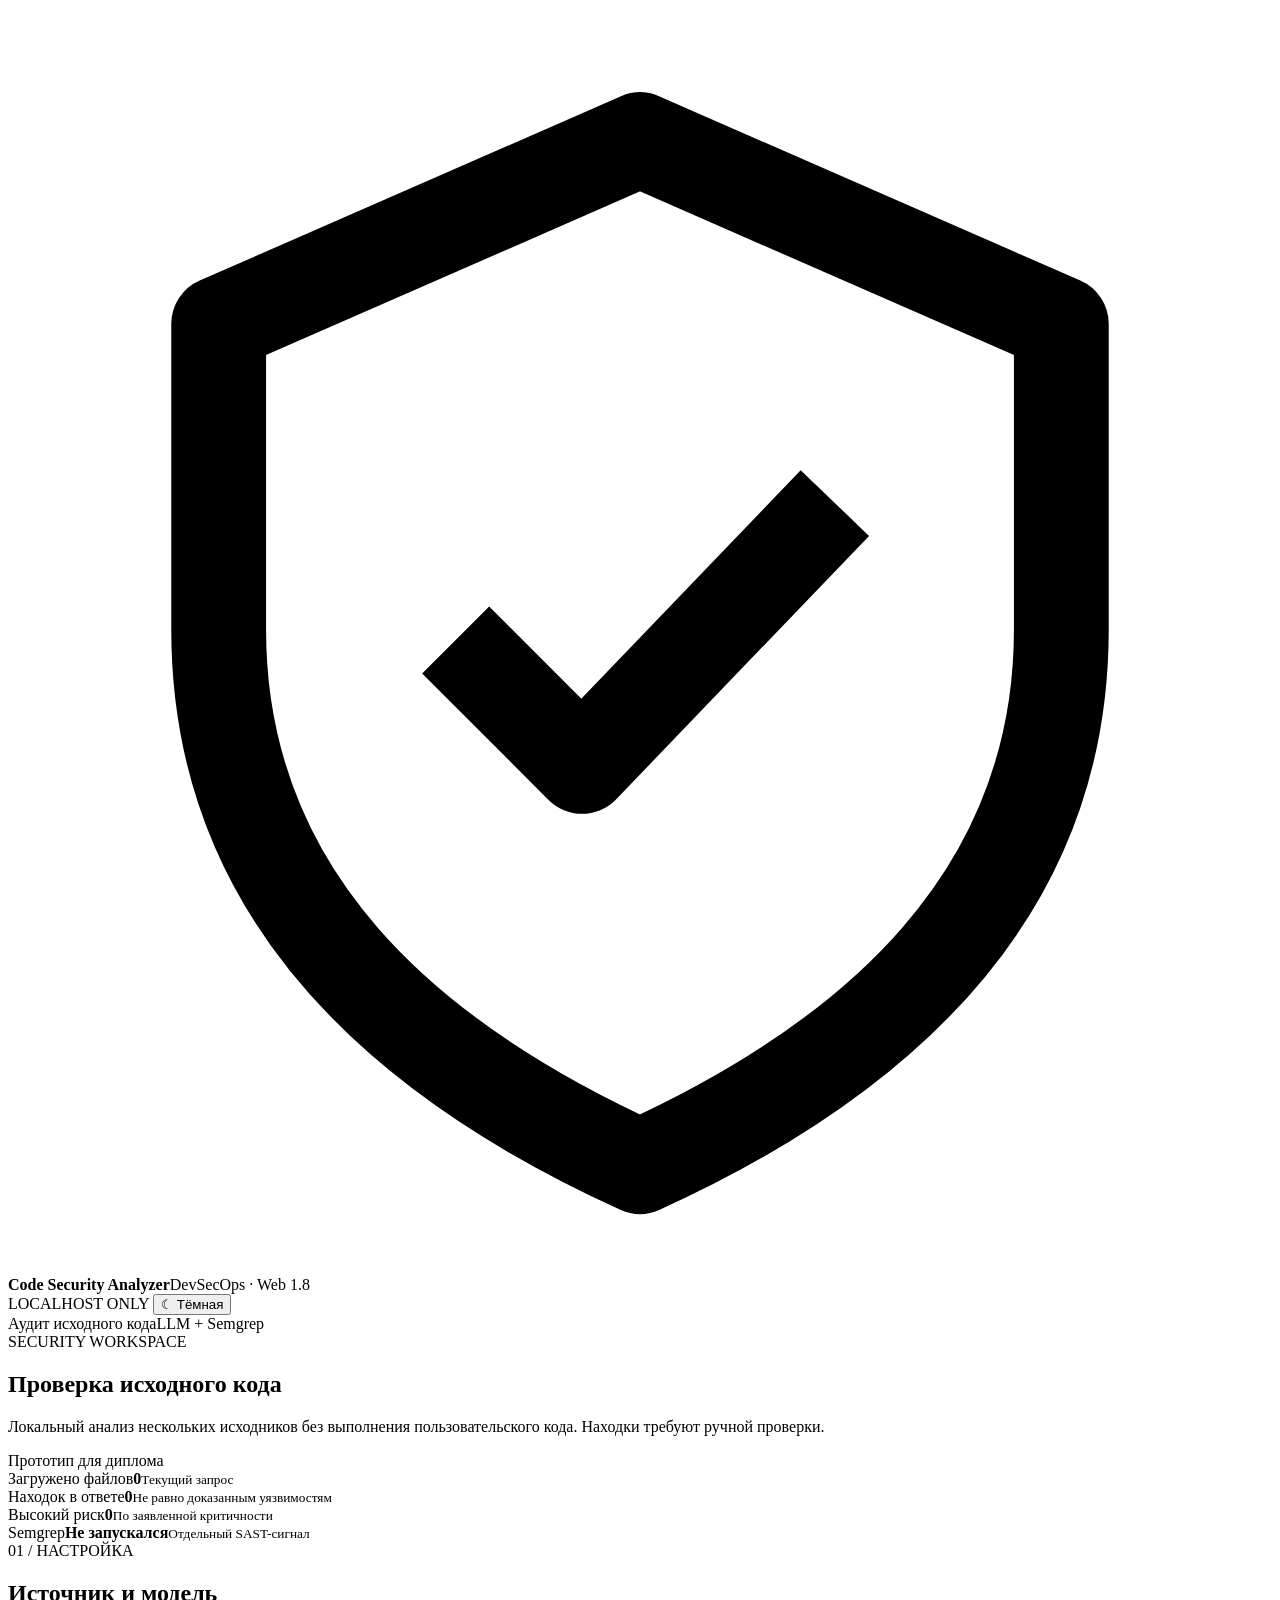
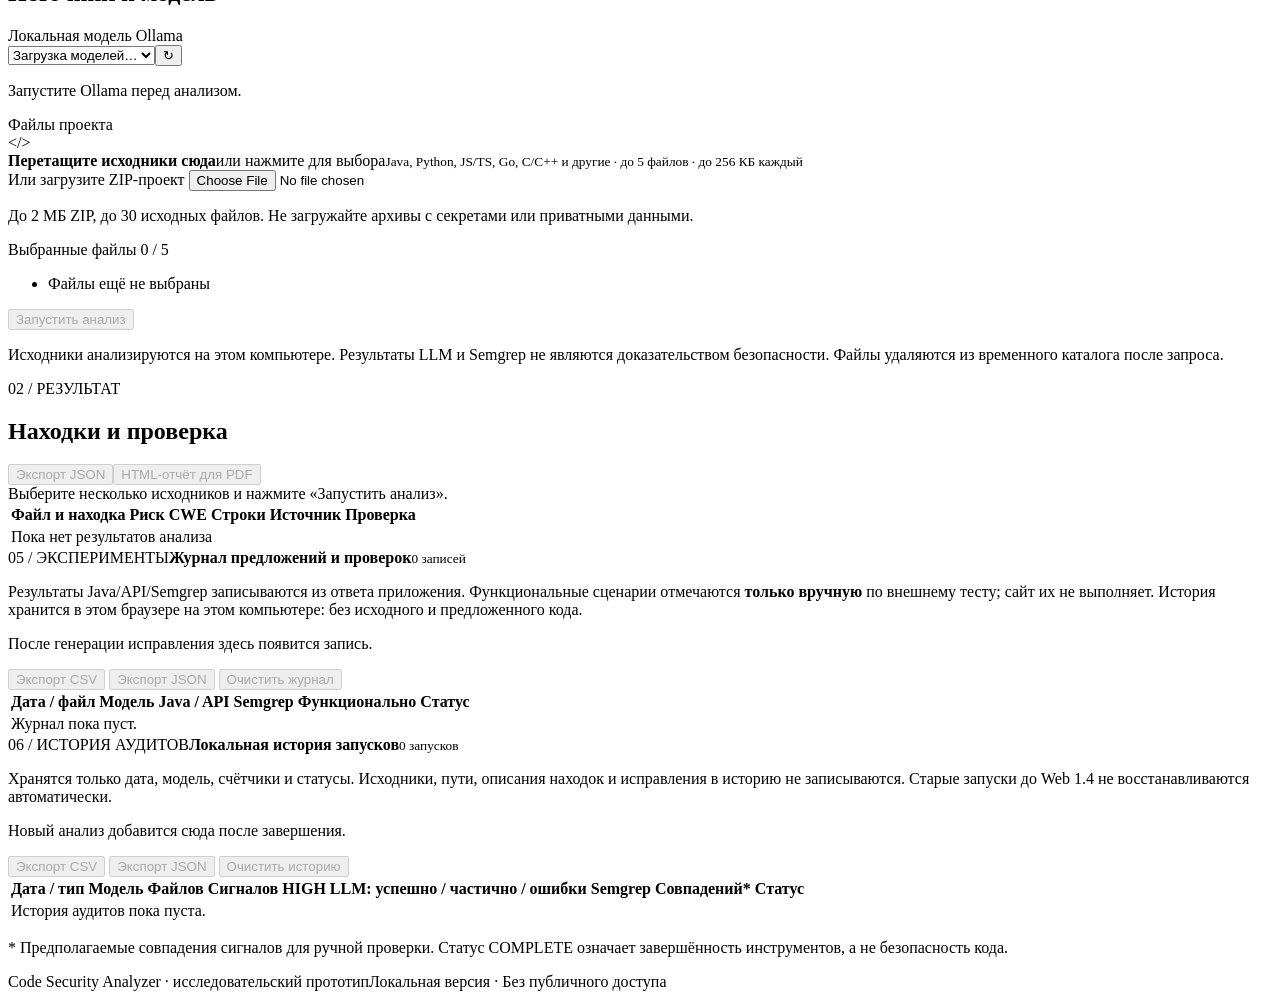
==== src/main/resources/static/index.html @ ca396886 "Prepare Web 1.8 analyzer, pilot results and verified local demo" ====
<!doctype html>
<html lang="ru">
<head>
  <meta charset="utf-8">
  <meta name="viewport" content="width=device-width,initial-scale=1">
  <meta name="color-scheme" content="dark light">
  <title>Code Security Analyzer — Web 1.8</title>
  <link rel="stylesheet" href="/web.css">
  <script src="/web-journal.js" defer></script>
  <script src="/web-insights.js" defer></script>
  <script src="/web-diagnostics.js" defer></script>
  <script src="/web-dashboard.js" defer></script>
  <script src="/web-fix-review.js" defer></script>
  <script src="/web.js" defer></script>
</head>
<body data-theme="dark">
  <div class="app">
    <header class="header">
      <div class="brand">
        <div class="logo" aria-hidden="true">
          <svg viewBox="0 0 24 24" fill="none" stroke="currentColor" stroke-width="1.8" stroke-linejoin="round"><path d="M12 2.5 20 6v5.8c0 5.1-3.6 8.2-8 10.2-4.4-2-8-5.1-8-10.2V6l8-3.5Z"/><path d="m8.5 12 2.4 2.4 4.8-5"/></svg>
        </div>
        <div><strong>Code Security Analyzer</strong><span>DevSecOps · Web 1.8</span></div>
      </div>
      <div class="head-actions">
        <span class="local-pill"><span class="dot"></span> LOCALHOST ONLY</span>
        <button id="themeButton" class="ghost-btn" type="button" title="Переключить тему" aria-label="Переключить тему">☾ Тёмная</button>
      </div>
    </header>

    <nav class="navigation" aria-label="Разделы"><span class="nav-active">Аудит исходного кода</span><span class="nav-passive">LLM + Semgrep</span></nav>

    <section class="intro">
      <div><div class="eyebrow">SECURITY WORKSPACE</div><h1>Проверка исходного кода</h1><p>Локальный анализ нескольких исходников без выполнения пользовательского кода. Находки требуют ручной проверки.</p></div>
      <div class="intro-badge"><span class="badge-dot"></span> Прототип для диплома</div>
    </section>

    <section class="stats" aria-label="Статистика анализа">
      <article class="stat"><span>Загружено файлов</span><strong id="filesStat">0</strong><small>Текущий запрос</small></article>
      <article class="stat"><span>Находок в ответе</span><strong id="findingsStat">0</strong><small>Не равно доказанным уязвимостям</small></article>
      <article class="stat"><span>Высокий риск</span><strong id="highStat">0</strong><small>По заявленной критичности</small></article>
      <article class="stat"><span>Semgrep</span><strong class="stat-word" id="semgrepStat">Не запускался</strong><small>Отдельный SAST-сигнал</small></article>
    </section>

    <main class="layout">
      <section class="panel configure">
        <div class="panel-header"><div><span class="panel-label">01 / НАСТРОЙКА</span><h2>Источник и модель</h2></div></div>
        <div class="field"><label for="modelSelect">Локальная модель Ollama</label><div class="select-line"><select id="modelSelect" aria-label="Модель Ollama"><option>Загрузка моделей…</option></select><button class="icon-btn" type="button" id="refreshModels" title="Обновить модели" aria-label="Обновить модели">↻</button></div><p class="hint" id="modelHint">Запустите Ollama перед анализом.</p></div>
        <div class="field"><label>Файлы проекта</label>
          <div id="dropZone" class="drop-zone" tabindex="0" role="button" aria-label="Выбрать исходные файлы"><div class="drop-icon">&lt;/&gt;</div><strong>Перетащите исходники сюда</strong><span>или нажмите для выбора</span><small>Java, Python, JS/TS, Go, C/C++ и другие · до 5 файлов · до 256 КБ каждый</small></div>
          <input id="filesInput" type="file" multiple accept=".java,.kt,.scala,.c,.h,.cpp,.cc,.cxx,.hpp,.py,.js,.mjs,.jsx,.ts,.tsx,.php,.rb,.go,.rs,.cs,.sql" hidden>
        </div>
        <div class="archive-field">
          <label for="zipInput">Или загрузите ZIP-проект</label>
          <input id="zipInput" type="file" accept=".zip,application/zip" aria-label="ZIP-архив исходного проекта">
          <p class="hint">До 2 МБ ZIP, до 30 исходных файлов. Не загружайте архивы с секретами или приватными данными.</p>
        </div>
        <div class="selected-title">Выбранные файлы <span id="selectedCount">0 / 5</span></div>
        <ul class="selected-list" id="selectedList"><li class="empty-small">Файлы ещё не выбраны</li></ul>
        <button id="scanButton" type="button" class="primary-btn" disabled>Запустить анализ</button>
        <p class="disclaimer">Исходники анализируются на этом компьютере. Результаты LLM и Semgrep не являются доказательством безопасности. Файлы удаляются из временного каталога после запроса.</p>
      </section>

      <section class="panel results">
        <div class="panel-header results-heading"><div><span class="panel-label">02 / РЕЗУЛЬТАТ</span><h2>Находки и проверка</h2></div><div class="report-action-row"><button class="secondary-btn" type="button" id="exportButton" disabled>Экспорт JSON</button><button class="secondary-btn" type="button" id="downloadHtmlReport" disabled>HTML-отчёт для PDF</button></div></div>
        <div id="scanProgress" class="scan-progress" role="status" aria-live="polite" hidden><span class="spinner" aria-hidden="true"></span><span>Выполняется аудит. Semgrep и LLM могут работать несколько минут; точный процент пока недоступен.</span></div>
        <div id="notice" class="notice" role="status" aria-live="polite">Выберите несколько исходников и нажмите «Запустить анализ».</div>
        <div id="diagnostics" class="diagnostics" hidden><strong>Диагностика и ограничения</strong><ul id="diagnosticsList"></ul></div>
        <section id="llmDiagnosticsPanel" class="quality-panel" aria-label="Диагностика полноты LLM" hidden>
          <div class="source-heading"><span class="panel-label">02.Б / ПРОВЕРКА LLM</span><strong>Цитаты LLM и согласованность CWE</strong><small>Точная сверка цитаты, номера строки и категории CWE; без автоматического подтверждения уязвимости</small></div>
          <p class="hint" id="llmDiagnosticsSummary"></p>
          <div id="llmDiagnosticsList" class="quality-issues"></div>
        </section>
        <section id="reviewDashboard" class="review-dashboard" aria-label="Advanced Security Dashboard" hidden>
          <div class="source-heading"><span class="panel-label">02.В / SECURITY DASHBOARD</span><strong>Проверка и фильтрация находок</strong><small>Сигналы остаются независимыми; возможный False Positive — подсказка, не решение</small></div>
          <div class="review-kpis" aria-label="Статистика источников и проверок">
            <div><span>LLM-сигналов</span><strong id="dashboardLlm">0</strong></div>
            <div><span>Semgrep-сигналов</span><strong id="dashboardSemgrep">0</strong></div>
            <div><span>Возможных FP</span><strong id="dashboardFp">0</strong></div>
            <div><span>Непроверенных цитат</span><strong id="dashboardEvidence">0</strong></div>
          </div>
          <p class="hint review-disclaimer">Это статистика предупреждений и статусов, а не найденных доказанных уязвимостей. Precision, Recall и F1 требуют эталонной разметки; по одному сканированию они не рассчитываются.</p>
          <div class="review-filters" role="group" aria-label="Фильтры текущего отчёта">
            <label>Поиск по файлу / названию<input type="search" id="dashboardQuery" placeholder="Например: Case011 или SQL" maxlength="120"></label>
            <label>Риск<select id="dashboardSeverity"><option value="ALL">Все уровни</option><option value="HIGH">HIGH</option><option value="MEDIUM">MEDIUM</option><option value="LOW">LOW</option><option value="OTHER">Другое</option></select></label>
            <label>Источник<select id="dashboardOrigin"><option value="ALL">Все источники</option><option value="LLM">LLM</option><option value="Semgrep">Semgrep</option><option value="OTHER">Другие</option></select></label>
            <label>CWE<select id="dashboardCwe"><option value="ALL">Все CWE</option></select></label>
            <label>Проверка<select id="dashboardReview"><option value="ALL">Все статусы</option><option value="POSSIBLE_FP">Возможный FP</option><option value="UNVERIFIED_EVIDENCE">Непроверенная цитата</option><option value="CWE_CONFLICT">Проверить CWE</option><option value="MANUAL_REVIEW">Ручная проверка</option></select></label>
            <button id="dashboardReset" class="secondary-btn" type="button">Сбросить фильтры</button>
          </div>
          <p id="dashboardCount" class="review-count" role="status" aria-live="polite">Фильтры применяются только к таблице — отчёт и история не изменяются.</p>
        </section>
        <div class="table-box"><table><thead><tr><th>Файл и находка</th><th>Риск</th><th>CWE</th><th>Строки</th><th>Источник</th><th>Проверка</th></tr></thead><tbody id="findingsBody"><tr><td colspan="6" class="empty-table">Пока нет результатов анализа</td></tr></tbody></table></div>
        <section class="insights-panel" id="insightsPanel" hidden aria-label="Сводка анализа и предполагаемые совпадения">
          <div class="source-heading"><span class="panel-label">02.A / АНАЛИТИКА</span><strong>Распределение сигналов и возможные совпадения</strong><small>Подсчёт предупреждений, не доказанных уязвимостей</small></div>
          <div class="insights-grid">
            <div class="insights-block"><h3>По критичности</h3><div id="insightsSeverity" class="insights-bars"></div></div>
            <div class="insights-block"><h3>По CWE (как указано инструментами)</h3><div id="insightsCwe" class="insights-bars"></div></div>
          </div>
          <div class="insights-related"><h3>Предполагаемые совпадения LLM + Semgrep <span id="insightsPairCount" class="insights-counter">0</span></h3>
            <p class="hint">Только одна категория и соседние строки. Это подсказка для ручной сверки, а не подтверждение одной уязвимости. Исходные находки остаются в таблице выше.</p>
            <div id="insightsPairs" class="insights-pairs"></div>
          </div>
        </section>
        <div class="source-workspace" id="sourceWorkspace" hidden>
          <div class="source-heading"><span class="panel-label">03 / ИСХОДНЫЙ КОД</span><strong>Просмотр проекта и строк находок</strong><small>Только просмотр · код не выполняется</small></div>
          <div class="source-grid"><div class="source-tree"><div class="source-tree-head">Файлы проекта</div><div id="projectTree"></div></div><div class="source-view"><div class="source-file-title" id="sourceTitle">Выберите файл</div><div class="source-scroll" id="sourceLines" aria-label="Исходный код с номерами строк"></div></div></div>
          <p class="hint">Оригинальный код отображается только в текущем браузере и не включается в экспортируемый JSON.</p>
        </div>
        <section class="fix-workspace" id="fixWorkspace" hidden aria-label="Предложения исправления Java">
          <div class="source-heading"><span class="panel-label">04 / ПРЕДЛОЖЕНИЕ ИСПРАВЛЕНИЯ</span><strong>Fix Recommendation + Java Validation</strong><small>Только Java · ручной просмотр · без применения к оригиналу</small></div>
          <p class="hint" id="fixSelected">Выберите строку с находкой в таблице.</p>
          <div id="fixTriage" class="fix-triage" hidden>
            <strong id="fixTriageTitle">Предварительная оценка</strong>
            <p id="fixTriageExplanation"></p>
            <label id="fixOverrideLabel" class="fix-override" hidden><input type="checkbox" id="fixOverride"> Я проверил контекст и всё равно хочу создать черновик исправления для ручной оценки.</label>
          </div>
          <div class="fix-controls"><button type="button" class="primary-btn fix-run" id="fixRunButton" disabled>Сгенерировать и проверить исправление</button><button type="button" class="secondary-btn" id="fixDownloadButton" disabled>Скачать предложение отдельно</button><button type="button" class="secondary-btn" id="fixProtocolButton" disabled>Экспорт протокола проверки (JSON)</button></div>
          <div id="fixProgress" class="scan-progress" role="status" aria-live="polite" hidden><span class="spinner" aria-hidden="true"></span><span>ИИ генерирует предложение, Java-компилятор и Semgrep проверяют его. Код не выполняется.</span></div>
          <p id="fixNotice" class="hint" role="status" aria-live="polite">Исправления LLM не являются подтверждённо безопасными.</p>
          <div id="fixResult" hidden>
            <div class="fix-checks"><div><small>Компиляция</small><strong id="fixCompilation">—</strong></div><div><small>API</small><strong id="fixApi">—</strong></div><div><small>Итог</small><strong id="fixOverall">—</strong></div><div><small>Semgrep до → после</small><strong id="fixSemgrep">—</strong></div></div>
            <p id="fixSemgrepNote" class="hint"></p>
            <div class="fix-assessment" id="fixAssessment" role="status" aria-live="polite"></div>
            <div class="fix-panes"><div><h3>Оригинал (без изменений)</h3><pre id="fixOriginal" class="fix-code"></pre></div><div><h3>Предложение LLM (не доверять без проверки)</h3><pre id="fixProposed" class="fix-code"></pre></div></div>
            <details class="fix-details"><summary>Посмотреть построчное сравнение (+/−)</summary><pre id="fixDiff"></pre></details>
            <details class="fix-details"><summary>Диагностика Java и API</summary><pre id="fixValidation"></pre></details>
            <p id="fixNotes" class="hint"></p>
          </div>
        </section>
        <section class="journal-workspace" id="journalWorkspace" aria-label="Журнал экспериментов с исправлениями">
          <div class="source-heading"><span class="panel-label">05 / ЭКСПЕРИМЕНТЫ</span><strong>Журнал предложений и проверок</strong><small id="journalCount">0 записей</small></div>
          <p class="hint">Результаты Java/API/Semgrep записываются из ответа приложения. Функциональные сценарии отмечаются <strong>только вручную</strong> по внешнему тесту; сайт их не выполняет. История хранится в этом браузере на этом компьютере: без исходного и предложенного кода.</p>
          <p id="journalNotice" class="journal-notice" role="status" aria-live="polite">После генерации исправления здесь появится запись.</p>
          <div class="journal-actions">
            <button type="button" id="journalCsv" class="secondary-btn" disabled>Экспорт CSV</button>
            <button type="button" id="journalJson" class="secondary-btn" disabled>Экспорт JSON</button>
            <button type="button" id="journalClear" class="secondary-btn journal-danger" disabled>Очистить журнал</button>
          </div>
          <div class="journal-table-box"><table>
            <thead><tr><th>Дата / файл</th><th>Модель</th><th>Java / API</th><th>Semgrep</th><th>Функционально</th><th>Статус</th><th></th></tr></thead>
            <tbody id="journalBody"><tr><td colspan="7" class="journal-empty">Журнал пока пуст.</td></tr></tbody>
          </table></div>
          <div id="journalEditor" class="journal-editor" hidden>
            <h3>Ручная запись функциональных проверок</h3>
            <p class="hint" id="journalSelected"></p>
            <p class="hint">Выберите результат каждого сценария. PASSED означает только вашу отметку по внешнему тесту, а не автоматическое подтверждение сайта.</p>
            <div class="journal-input-grid">
              <label>Название сценария 1<input id="journalCase1Name" type="text" maxlength="100" autocomplete="off"></label>
              <label>Результат 1<select id="journalCase1"><option>NOT_CHECKED</option><option>PASSED</option><option>FAILED</option><option>SKIPPED</option></select></label>
              <label>Название сценария 2<input id="journalCase2Name" type="text" maxlength="100" autocomplete="off"></label>
              <label>Результат 2<select id="journalCase2"><option>NOT_CHECKED</option><option>PASSED</option><option>FAILED</option><option>SKIPPED</option></select></label>
              <label>Файл внешнего лога (без пути)<input id="journalEvidence" type="text" maxlength="140" placeholder="Case008-Web12-H2.log" autocomplete="off"></label>
              <label>Примечание<input id="journalNotes" type="text" maxlength="350" placeholder="Что именно проверялось" autocomplete="off"></label>
            </div>
            <button type="button" class="primary-btn journal-save" id="journalSave">Сохранить ручную оценку</button>
          </div>
        </section>
        <section class="scan-history" id="scanHistory" aria-label="История аудитов">
          <div class="source-heading"><span class="panel-label">06 / ИСТОРИЯ АУДИТОВ</span><strong>Локальная история запусков</strong><small id="scanHistoryCount">0 запусков</small></div>
          <p class="hint">Хранятся только дата, модель, счётчики и статусы. Исходники, пути, описания находок и исправления в историю не записываются. Старые запуски до Web 1.4 не восстанавливаются автоматически.</p>
          <p class="scan-history-notice" id="scanHistoryNotice" role="status" aria-live="polite">Новый анализ добавится сюда после завершения.</p>
          <div class="scan-history-actions">
            <button type="button" class="secondary-btn" id="scanHistoryCsv" disabled>Экспорт CSV</button>
            <button type="button" class="secondary-btn" id="scanHistoryJson" disabled>Экспорт JSON</button>
            <button type="button" class="secondary-btn scan-history-danger" id="scanHistoryClear" disabled>Очистить историю</button>
          </div>
          <div class="scan-history-table"><table>
            <thead><tr><th>Дата / тип</th><th>Модель</th><th>Файлов</th><th>Сигналов</th><th>HIGH</th><th>LLM: успешно / частично / ошибки</th><th>Semgrep</th><th>Совпадений*</th><th>Статус</th></tr></thead>
            <tbody id="scanHistoryBody"><tr><td colspan="9" class="scan-history-empty">История аудитов пока пуста.</td></tr></tbody>
          </table></div>
          <p class="hint">* Предполагаемые совпадения сигналов для ручной проверки. Статус COMPLETE означает завершённость инструментов, а не безопасность кода.</p>
          <div class="model-compare" id="modelComparison" hidden>
            <div class="source-heading"><span class="panel-label">06.А / СРАВНЕНИЕ МОДЕЛЕЙ</span><strong>Итоги сохранённых запусков</strong><small>Агрегация метаданных, не рейтинг качества LLM</small></div>
            <div class="scan-history-table"><table>
              <thead><tr><th>Модель</th><th>Запусков</th><th>COMPLETE</th><th>LIMITED</th><th>ERROR</th><th>Сигналов</th><th>LLM PARTIAL</th></tr></thead>
              <tbody id="modelComparisonBody"></tbody>
            </table></div>
            <p class="hint">Для сопоставления точности нужны одинаковые файлы, повторные запуски и эталонная разметка. Разные наборы файлов в истории напрямую сравнивать нельзя.</p>
          </div>
        </section>
        <div class="finding-details" id="findingDetails" hidden><div class="details-head"><h3 id="detailTitle"></h3><span class="source-chip" id="detailOrigin"></span></div><div class="detail-grid"><div><span>Описание</span><p id="detailDescription"></p></div><div><span>Рекомендация</span><p id="detailRecommendation"></p></div></div><p id="detailValidation" class="detail-note"></p></div>
      </section>
    </main>
    <footer class="footer"><span>Code Security Analyzer · исследовательский прототип</span><span>Локальная версия · Без публичного доступа</span></footer>
  </div>
</body>
</html>
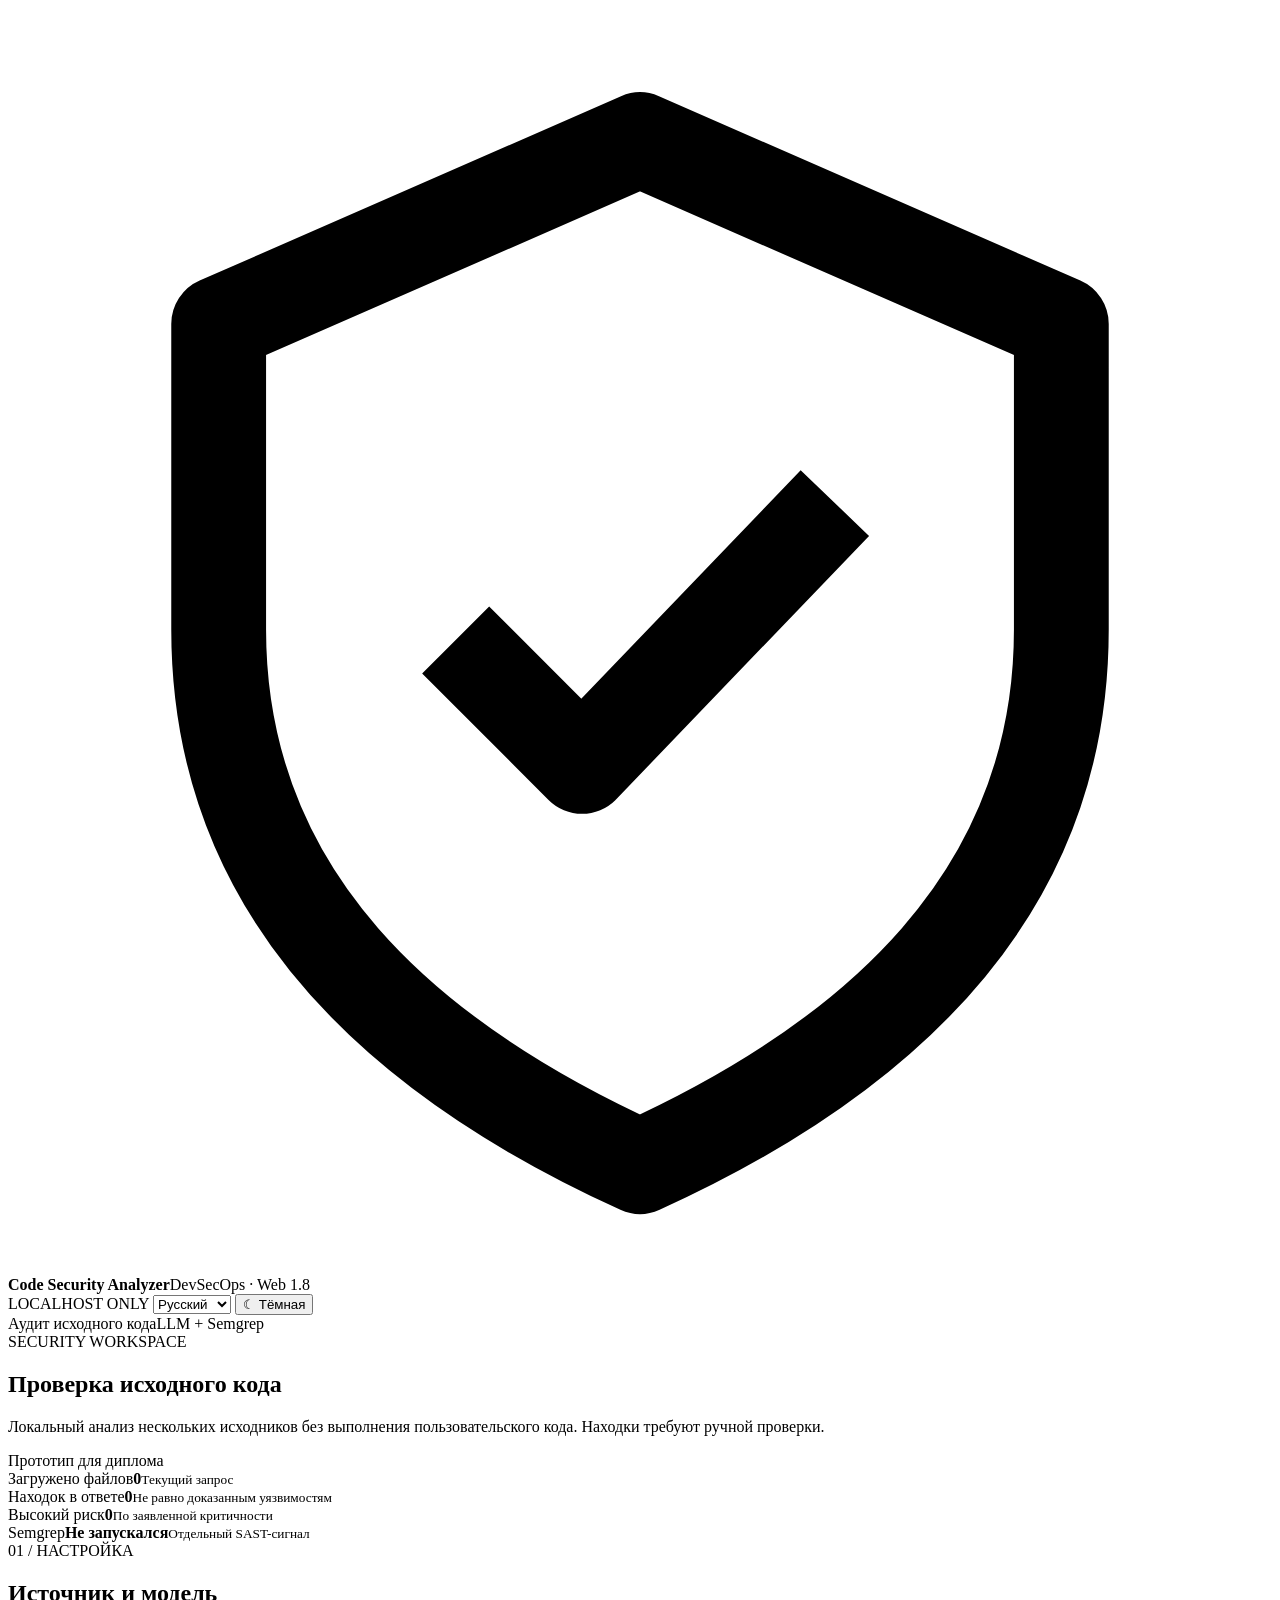
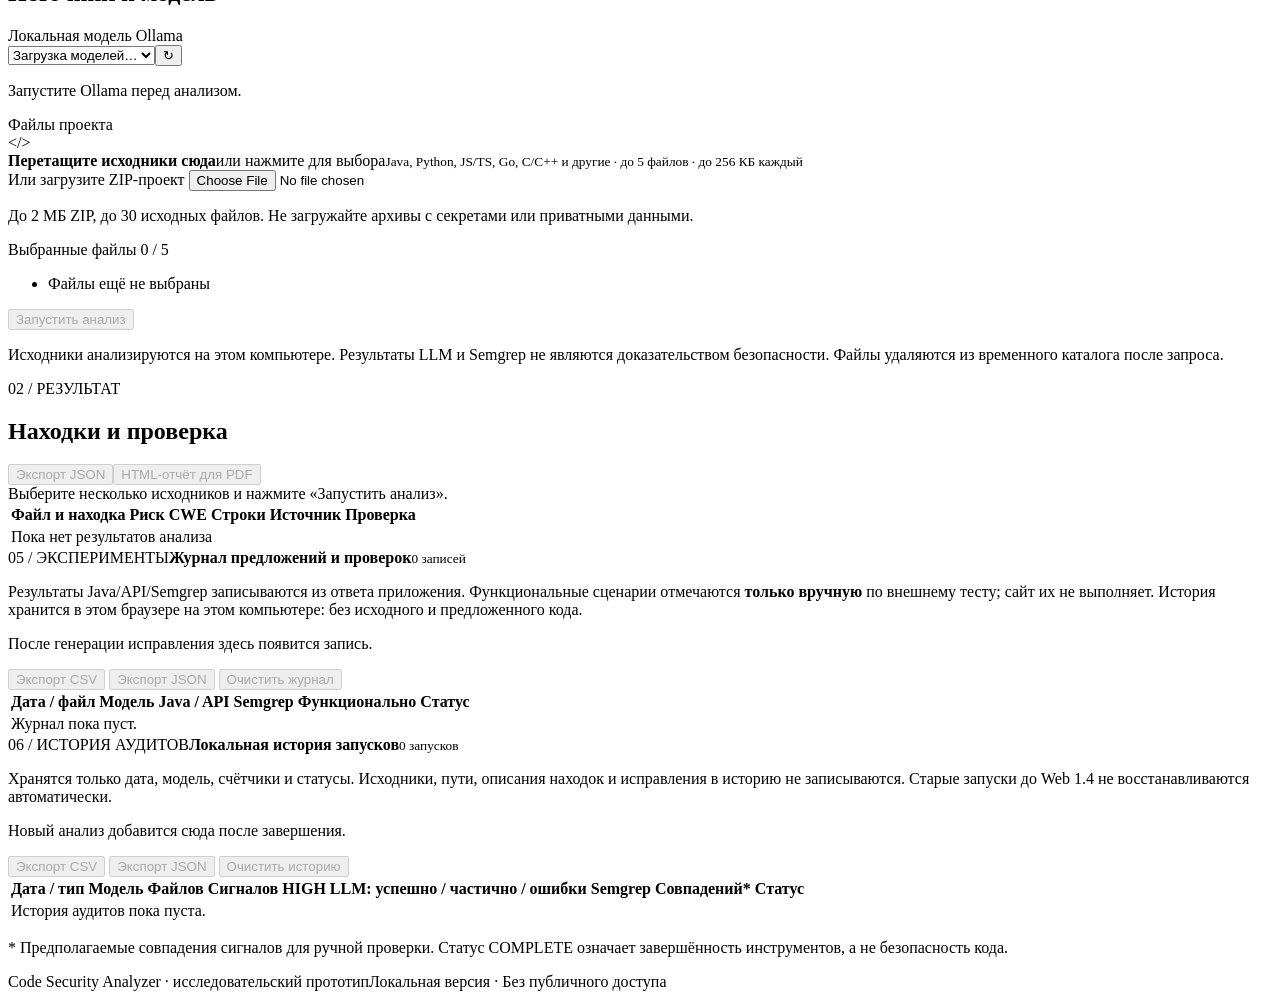
==== commit 26ae18e2: "Add Russian, English and Kazakh interface languages" ====
--- a/src/main/resources/static/index.html
+++ b/src/main/resources/static/index.html
@@ -6,6 +6,8 @@
   <meta name="color-scheme" content="dark light">
   <title>Code Security Analyzer — Web 1.8</title>
   <link rel="stylesheet" href="/web.css">
+  <script src="/web-languages.js" defer></script>
+  <script src="/web-locale.js" defer></script>
   <script src="/web-journal.js" defer></script>
   <script src="/web-insights.js" defer></script>
   <script src="/web-diagnostics.js" defer></script>
@@ -24,6 +26,11 @@
       </div>
       <div class="head-actions">
         <span class="local-pill"><span class="dot"></span> LOCALHOST ONLY</span>
+        <select id="languageSelect" class="language-select" aria-label="Язык интерфейса" title="Язык интерфейса">
+          <option value="ru" lang="ru">Русский</option>
+          <option value="en" lang="en">English</option>
+          <option value="kk" lang="kk">Қазақша</option>
+        </select>
         <button id="themeButton" class="ghost-btn" type="button" title="Переключить тему" aria-label="Переключить тему">☾ Тёмная</button>
       </div>
     </header>
